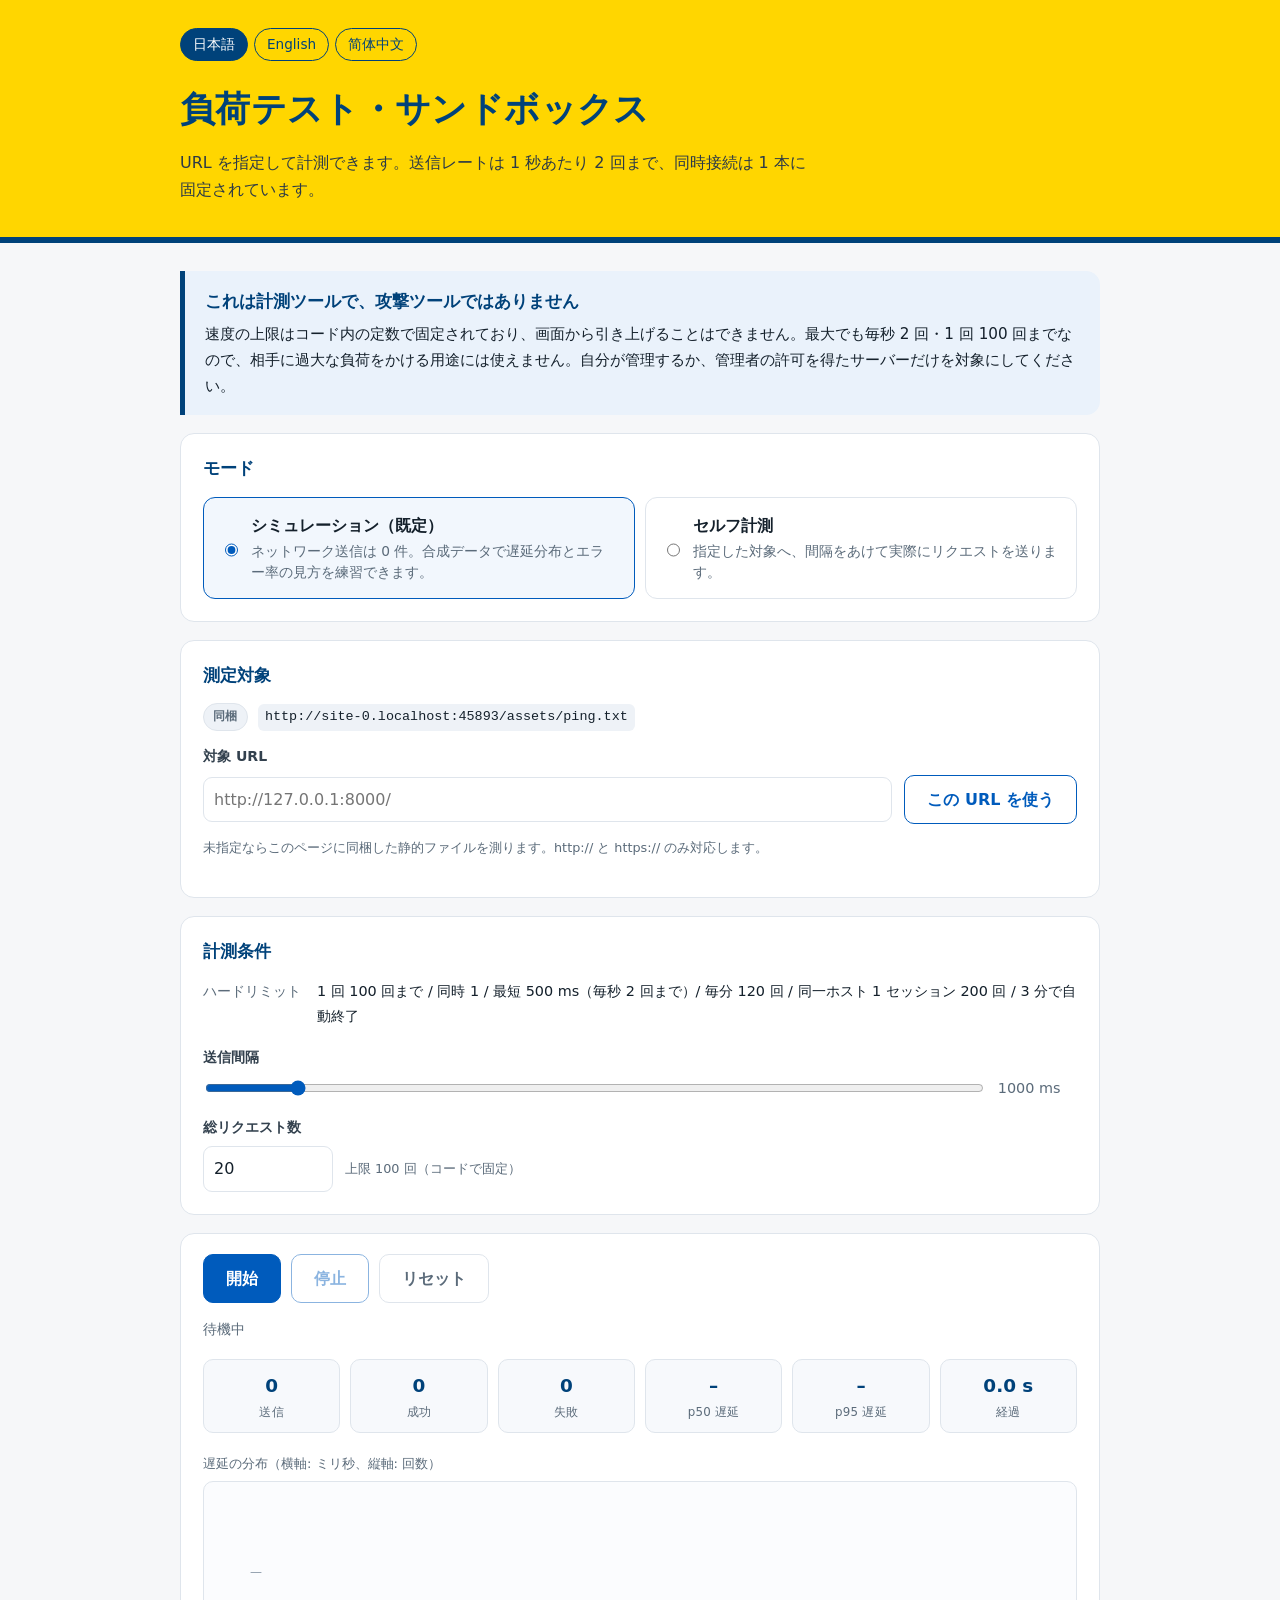
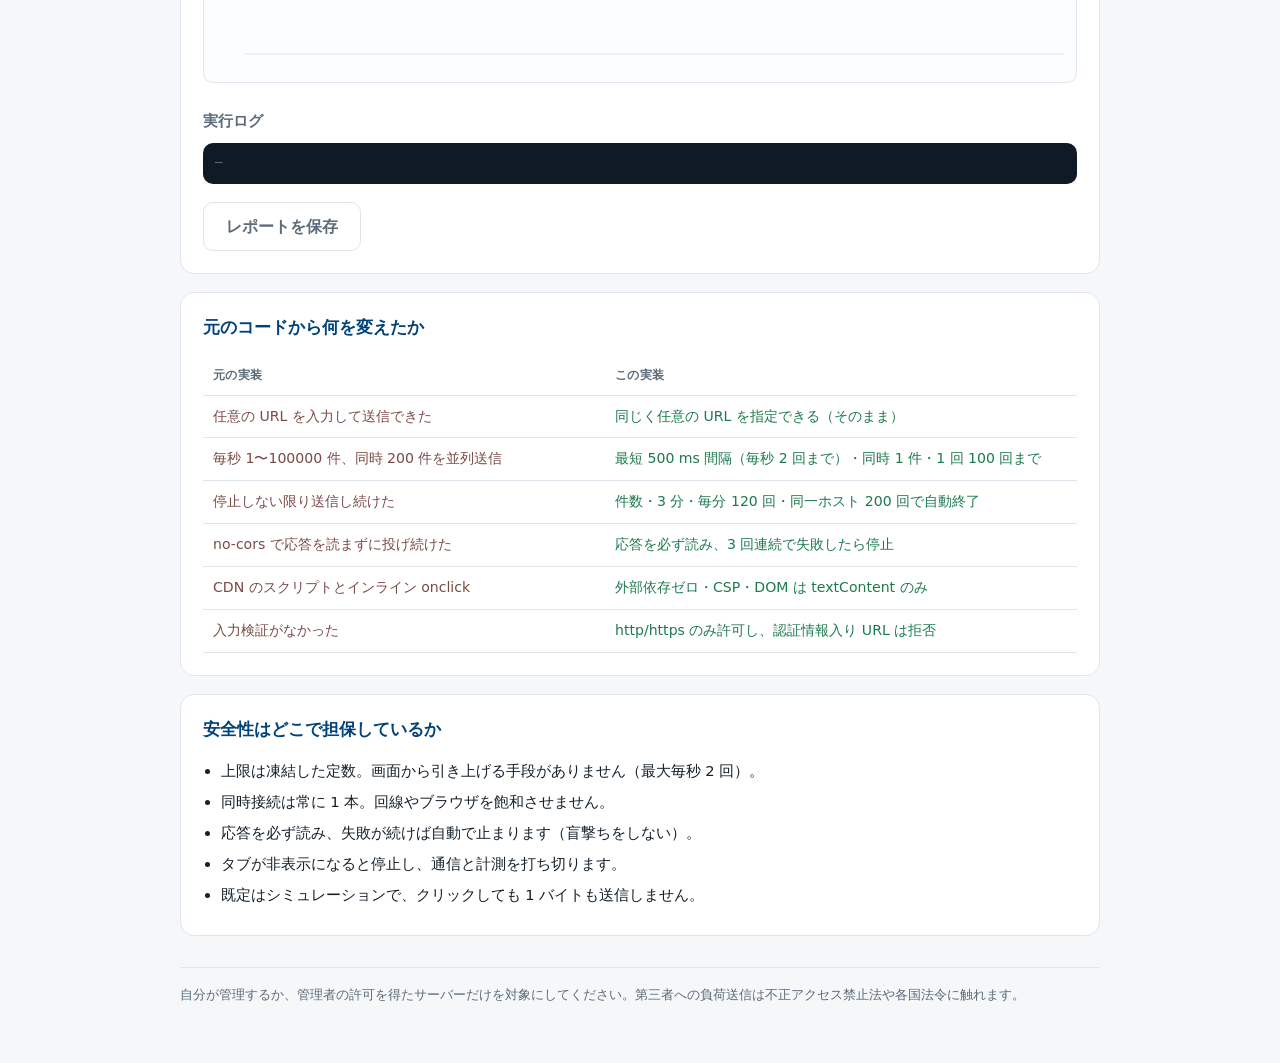
==== index.html @ 37c426d1 "Add files via upload" ====
<!doctype html>
<html lang="ja">

<head>
  <meta charset="utf-8">
  <meta name="viewport" content="width=device-width, initial-scale=1">
  <meta name="referrer" content="no-referrer">
  <!--
    CSP はブラウザ側の最後の砦。
    default-src 'none' で外部読み込みは全禁止。外部依存はゼロ。
    connect-src は対象を指定できるようにするため http/https を許可している。
    注: frame-ancestors は <meta> では無視されるため app.js の FRAMED チェックで代替。
  -->
  <meta http-equiv="Content-Security-Policy"
    content="default-src 'none'; script-src 'self'; style-src 'self'; img-src 'self' data:; connect-src 'self' http: https:; base-uri 'none'; form-action 'none'">
  <title>負荷テスト・サンドボックス</title>
  <link rel="stylesheet" href="./styles.css">
</head>

<body>
  <a class="skip" href="#main" data-i18n="skip">本文へ</a>

  <header class="hero">
    <div class="wrap">
      <div class="langs" role="group" aria-label="Language">
        <button type="button" class="lang is-active" data-lang="ja" lang="ja">日本語</button>
        <button type="button" class="lang" data-lang="en" lang="en">English</button>
        <button type="button" class="lang" data-lang="zh" lang="zh-CN">简体中文</button>
      </div>
      <h1 data-i18n="title">負荷テスト・サンドボックス</h1>
      <p class="lede" data-i18n="lede">
        URL を指定して計測できます。送信レートは 1 秒あたり 2 回まで、同時接続は 1 本に固定されています。
      </p>
    </div>
  </header>

  <main id="main" class="wrap">

    <section class="notice" role="note">
      <h2 data-i18n="noticeTitle">これは計測ツールで、攻撃ツールではありません</h2>
      <p data-i18n="noticeBody">
        速度の上限はコード内の定数で固定されており、画面から引き上げることはできません。最大でも毎秒 2 回・1 回 100 回までなので、
        相手に過大な負荷をかける用途には使えません。自分が管理するか、管理者の許可を得たサーバーだけを対象にしてください。
      </p>
    </section>

    <section class="card">
      <h2 data-i18n="modeTitle">モード</h2>
      <div class="modes">
        <label class="mode">
          <input type="radio" name="mode" value="simulate" checked>
          <span class="mode-body">
            <span class="mode-name" data-i18n="modeSimName">シミュレーション（既定）</span>
            <span class="mode-desc" data-i18n="modeSimDesc">ネットワーク送信は 0 件。合成データで遅延分布とエラー率の見方を練習できます。</span>
          </span>
        </label>
        <label class="mode">
          <input type="radio" name="mode" value="probe">
          <span class="mode-body">
            <span class="mode-name" data-i18n="modeProbeName">セルフ計測</span>
            <span class="mode-desc" data-i18n="modeProbeDesc">指定した対象へ、間隔をあけて実際にリクエストを送ります。</span>
          </span>
        </label>
      </div>
    </section>

    <section class="card">
      <h2 data-i18n="targetCardTitle">測定対象</h2>

      <div class="target-row">
        <span class="badge" id="targetBadge" data-i18n="badgeBundled">同梱</span>
        <code id="targetView">-</code>
      </div>

      <div class="field">
        <label for="targetUrl" data-i18n="targetUrlLabel">対象 URL</label>
        <div class="field-row">
          <input type="text" id="targetUrl" placeholder="http://127.0.0.1:8000/" autocomplete="off"
            spellcheck="false">
          <button type="button" class="btn" id="applyTargetBtn" data-i18n="applyTargetBtn">この URL を使う</button>
        </div>
        <p class="hint" data-i18n="targetHint">
          未指定ならこのページに同梱した静的ファイルを測ります。http:// と https:// のみ対応します。
        </p>
        <p class="warn" id="targetMsg" hidden></p>
      </div>

      <div class="controls">
        <button type="button" class="btn ghost" id="resetTargetBtn" data-i18n="resetTargetBtn" hidden>既定に戻す</button>
      </div>
    </section>

    <section class="card">
      <h2 data-i18n="conditionsTitle">計測条件</h2>
      <dl class="kv">
        <dt data-i18n="limitLabel">ハードリミット</dt>
        <dd id="limitView">-</dd>
      </dl>

      <div class="field">
        <label for="intervalRange" data-i18n="intervalLabel">送信間隔</label>
        <div class="field-row">
          <input type="range" id="intervalRange" min="500" max="5000" step="100" value="1000">
          <output id="intervalView">1000 ms</output>
        </div>
      </div>

      <div class="field">
        <label for="budgetNumber" data-i18n="budgetLabel">総リクエスト数</label>
        <div class="field-row">
          <input type="number" id="budgetNumber" min="1" max="100" value="20" inputmode="numeric">
          <span class="hint" data-i18n="budgetHint">上限 100 回（コードで固定）</span>
        </div>
      </div>
    </section>

    <section class="card" id="probePanel" hidden>
      <h2 data-i18n="gateTitle">セルフ計測の前提</h2>
      <label class="check">
        <input type="checkbox" id="ownCheckbox">
        <span data-i18n="ownCheck">この対象の管理者であり、計測の許可を得ています。</span>
      </label>

      <div class="field">
        <label for="confirmText" data-i18n="confirmLabel">確認のため TEST と入力</label>
        <input type="text" id="confirmText" autocomplete="off" spellcheck="false" placeholder="TEST">
      </div>

      <p class="warn" id="gateWarn" hidden data-i18n="gateWarn">実行条件がそろっていません。</p>
    </section>

    <section class="card">
      <div class="controls">
        <button type="button" class="btn primary" id="startBtn" data-i18n="startBtn">開始</button>
        <button type="button" class="btn" id="stopBtn" disabled data-i18n="stopBtn">停止</button>
        <button type="button" class="btn ghost" id="resetBtn" data-i18n="resetBtn">リセット</button>
      </div>
      <p class="state" id="stateLine" aria-live="polite" data-i18n="stateIdle">待機中</p>

      <div class="stats" aria-live="polite">
        <div class="stat"><span class="stat-v" id="statSent">0</span><span class="stat-k" data-i18n="statSent">送信</span></div>
        <div class="stat"><span class="stat-v" id="statOk">0</span><span class="stat-k" data-i18n="statOk">成功</span></div>
        <div class="stat"><span class="stat-v" id="statErr">0</span><span class="stat-k" data-i18n="statErr">失敗</span></div>
        <div class="stat"><span class="stat-v" id="statP50">–</span><span class="stat-k" data-i18n="statP50">p50 遅延</span></div>
        <div class="stat"><span class="stat-v" id="statP95">–</span><span class="stat-k" data-i18n="statP95">p95 遅延</span></div>
        <div class="stat"><span class="stat-v" id="statElapsed">0.0 s</span><span class="stat-k" data-i18n="statElapsed">経過</span></div>
      </div>

      <figure class="chart">
        <figcaption data-i18n="chartTitle">遅延の分布</figcaption>
        <canvas id="chart" width="640" height="200" role="img" aria-label="latency histogram"></canvas>
      </figure>

      <div class="logwrap">
        <h3 data-i18n="logTitle">実行ログ</h3>
        <ol class="log" id="log" aria-live="polite"></ol>
      </div>

      <div class="controls">
        <button type="button" class="btn ghost" id="reportBtn" data-i18n="reportBtn">レポートを保存</button>
      </div>
    </section>

    <section class="card">
      <h2 data-i18n="diffTitle">元のコードから何を変えたか</h2>
      <table class="diff">
        <thead>
          <tr>
            <th data-i18n="diffColOld">元の実装</th>
            <th data-i18n="diffColNew">この実装</th>
          </tr>
        </thead>
        <tbody>
          <tr>
            <td data-i18n="diff1a">任意の URL を入力して送信できた</td>
            <td data-i18n="diff1b">同じく任意の URL を指定できる（そのまま）</td>
          </tr>
          <tr>
            <td data-i18n="diff2a">毎秒 1〜100000 件、同時 200 件を並列送信</td>
            <td data-i18n="diff2b">最短 500 ms 間隔（毎秒 2 回まで）・同時 1 件・1 回 100 回まで</td>
          </tr>
          <tr>
            <td data-i18n="diff3a">停止しない限り送信し続けた</td>
            <td data-i18n="diff3b">件数・3 分・毎分 120 回・同一ホスト 200 回で自動終了</td>
          </tr>
          <tr>
            <td data-i18n="diff4a">no-cors で応答を読まずに投げ続けた</td>
            <td data-i18n="diff4b">応答を必ず読み、3 回連続で失敗したら停止</td>
          </tr>
          <tr>
            <td data-i18n="diff5a">CDN のスクリプトとインライン onclick</td>
            <td data-i18n="diff5b">外部依存ゼロ・CSP・DOM は textContent のみ</td>
          </tr>
          <tr>
            <td data-i18n="diff6a">入力検証がなかった</td>
            <td data-i18n="diff6b">http/https のみ許可し、認証情報入り URL は拒否</td>
          </tr>
        </tbody>
      </table>
    </section>

    <section class="card">
      <h2 data-i18n="whyTitle">安全性はどこで担保しているか</h2>
      <ul class="why">
        <li data-i18n="why1">上限は凍結した定数。画面から引き上げる手段がありません（最大毎秒 2 回）。</li>
        <li data-i18n="why2">同時接続は常に 1 本。回線やブラウザを飽和させません。</li>
        <li data-i18n="why3">応答を必ず読み、失敗が続けば自動で止まります（盲撃ちをしない）。</li>
        <li data-i18n="why4">タブが非表示になると停止し、通信と計測を打ち切ります。</li>
        <li data-i18n="why5">既定はシミュレーションで、クリックしても 1 バイトも送信しません。</li>
      </ul>
    </section>
  </main>

  <footer class="foot wrap">
    <p data-i18n="footer">自分が管理するか、管理者の許可を得たサーバーだけを対象にしてください。第三者への負荷送信は不正アクセス禁止法や各国法令に触れます。</p>
  </footer>

  <script src="./app.js"></script>
</body>

</html>
---- styles.css ----
/* 依存ゼロ。外部フォント・CDN・トラッカーは読み込まない。 */
:root {
  --blue: #00427a;
  --blue-2: #005bbc;
  --yellow: #ffd600;
  --ink: #14202b;
  --muted: #5b6b7a;
  --line: #dfe5ec;
  --bg: #f6f7f9;
  --card: #ffffff;
  --ok: #1d7a4c;
  --bad: #b3261e;
  --radius: 14px;
}

* {
  box-sizing: border-box;
}

html {
  -webkit-text-size-adjust: 100%;
}

body {
  margin: 0;
  background: var(--bg);
  color: var(--ink);
  font-family: system-ui, -apple-system, "Segoe UI", "Hiragino Sans", "Noto Sans JP", "Microsoft YaHei", sans-serif;
  line-height: 1.7;
  font-size: 16px;
}

.wrap {
  width: min(920px, 92vw);
  margin-inline: auto;
}

.skip {
  position: absolute;
  left: -9999px;
}

.skip:focus {
  left: 12px;
  top: 12px;
  z-index: 10;
  background: #fff;
  padding: 8px 12px;
  border-radius: 8px;
}

/* ---------- hero ---------- */
.hero {
  background: var(--yellow);
  border-bottom: 6px solid var(--blue);
  padding: 28px 0 34px;
}

.hero h1 {
  margin: 18px 0 10px;
  font-size: clamp(1.5rem, 4vw, 2.2rem);
  color: var(--blue);
  letter-spacing: .01em;
}

.lede {
  margin: 0;
  max-width: 62ch;
  color: #2c3a46;
}

.langs {
  display: flex;
  gap: 6px;
}

.lang {
  font: inherit;
  font-size: .85rem;
  padding: 4px 12px;
  border-radius: 999px;
  border: 1.5px solid var(--blue);
  background: transparent;
  color: var(--blue);
  cursor: pointer;
}

.lang:hover {
  background: rgba(0, 91, 188, .1);
}

.lang.is-active {
  background: var(--blue);
  color: #fff;
}

/* ---------- layout ---------- */
main {
  padding: 28px 0 8px;
  display: grid;
  gap: 18px;
}

.card {
  background: var(--card);
  border: 1px solid var(--line);
  border-radius: var(--radius);
  padding: 20px 22px 22px;
}

h2 {
  font-size: 1.05rem;
  margin: 0 0 14px;
  color: var(--blue);
}

h3 {
  font-size: .95rem;
  margin: 0 0 8px;
  color: var(--muted);
  font-weight: 600;
}

.notice {
  border-left: 5px solid var(--blue);
  background: #eaf2fb;
  border-radius: 0 var(--radius) var(--radius) 0;
  padding: 16px 20px;
}

.notice h2 {
  margin-bottom: 6px;
}

.notice p {
  margin: 0;
  font-size: .95rem;
}

/* ---------- modes ---------- */
.modes {
  display: grid;
  gap: 10px;
}

@media (min-width: 720px) {
  .modes {
    grid-template-columns: 1fr 1fr;
  }
}

.mode {
  display: flex;
  gap: 10px;
  padding: 14px 16px;
  border: 1.5px solid var(--line);
  border-radius: 12px;
  cursor: pointer;
}

.mode:has(input:checked) {
  border-color: var(--blue-2);
  background: #f2f7fd;
}

.mode input {
  margin-top: 4px;
  accent-color: var(--blue-2);
}

.mode-body {
  display: grid;
  gap: 2px;
}

.mode-name {
  font-weight: 600;
}

.mode-desc {
  font-size: .86rem;
  color: var(--muted);
  line-height: 1.55;
}

/* ---------- forms ---------- */
dl.kv {
  display: grid;
  grid-template-columns: max-content 1fr;
  gap: 6px 16px;
  margin: 0 0 18px;
  font-size: .9rem;
}

dl.kv dt {
  color: var(--muted);
}

dl.kv dd {
  margin: 0;
  word-break: normal;
  overflow-wrap: break-word;
  line-break: strict;      /* 「自／動終了」のような不自然な折り返しを避ける */
}

code {
  background: #eef2f7;
  border-radius: 6px;
  padding: 2px 7px;
  font-size: .85rem;
  word-break: break-all;
}

.field {
  margin-bottom: 16px;
}

.field > label {
  display: block;
  font-size: .88rem;
  font-weight: 600;
  margin-bottom: 6px;
  color: #33414e;
}

.field-row {
  display: flex;
  align-items: center;
  gap: 12px;
}

input[type="range"] {
  flex: 1;
  accent-color: var(--blue-2);
}

input[type="text"],
input[type="number"] {
  font: inherit;
  padding: 8px 10px;
  border: 1.5px solid var(--line);
  border-radius: 9px;
  width: 130px;
  background: #fff;
  color: var(--ink);
}

input[type="text"]:focus-visible,
input[type="number"]:focus-visible,
input[type="range"]:focus-visible,
button:focus-visible {
  outline: 3px solid #8fc0f0;
  outline-offset: 1px;
}

output {
  font-variant-numeric: tabular-nums;
  font-size: .9rem;
  color: var(--muted);
  min-width: 5.5em;
}

.hint {
  font-size: .8rem;
  color: var(--muted);
}

.check {
  display: flex;
  gap: 10px;
  align-items: flex-start;
  font-size: .9rem;
  padding: 12px 14px;
  background: #fffdf0;
  border: 1.5px solid #f0e2a8;
  border-radius: 10px;
  margin-bottom: 16px;
  cursor: pointer;
}

.check input {
  margin-top: 4px;
  accent-color: var(--blue-2);
}

.warn {
  margin: 0;
  color: var(--bad);
  font-size: .88rem;
  font-weight: 600;
}

/* ---------- controls ---------- */
.controls {
  display: flex;
  flex-wrap: wrap;
  gap: 10px;
}

.btn {
  font: inherit;
  font-weight: 600;
  padding: 10px 22px;
  border-radius: 10px;
  border: 1.5px solid var(--blue-2);
  background: #fff;
  color: var(--blue-2);
  cursor: pointer;
}

.btn:hover:not(:disabled) {
  background: #eaf2fb;
}

.btn.primary {
  background: var(--blue-2);
  color: #fff;
}

.btn.primary:hover:not(:disabled) {
  background: var(--blue);
}

.btn.ghost {
  border-color: var(--line);
  color: var(--muted);
}

.btn:disabled {
  opacity: .45;
  cursor: not-allowed;
}

.state {
  margin: 14px 0 18px;
  font-size: .9rem;
  color: var(--muted);
}

.state.is-run {
  color: var(--blue-2);
  font-weight: 600;
}

.state.is-done {
  color: var(--ok);
  font-weight: 600;
}

/* ---------- stats ---------- */
.stats {
  display: grid;
  grid-template-columns: repeat(3, 1fr);
  gap: 10px;
  margin-bottom: 20px;
}

@media (min-width: 720px) {
  .stats {
    grid-template-columns: repeat(6, 1fr);
  }
}

.stat {
  background: #f7f9fc;
  border: 1px solid var(--line);
  border-radius: 10px;
  padding: 10px 8px;
  text-align: center;
}

.stat-v {
  display: block;
  font-size: 1.15rem;
  font-weight: 700;
  font-variant-numeric: tabular-nums;
  color: var(--blue);
}

.stat-k {
  display: block;
  font-size: .74rem;
  color: var(--muted);
  letter-spacing: .02em;
}

/* ---------- chart ---------- */
.chart {
  margin: 0 0 18px;
}

.chart figcaption {
  font-size: .82rem;
  color: var(--muted);
  margin-bottom: 6px;
}

canvas {
  width: 100%;
  height: auto;
  background: #fbfcfe;
  border: 1px solid var(--line);
  border-radius: 10px;
}

/* ---------- log ---------- */
.logwrap {
  margin-bottom: 18px;
}

.log {
  list-style: none;
  margin: 0;
  padding: 10px 12px;
  max-height: 190px;
  overflow-y: auto;
  background: #0f1a24;
  color: #cfe3f5;
  border-radius: 10px;
  font-family: ui-monospace, SFMono-Regular, Menlo, Consolas, monospace;
  font-size: .78rem;
  line-height: 1.65;
}

.log:empty::before {
  content: "—";
  color: #5f7c95;
}

.log .bad {
  color: #ff9a8f;
}

.log .ok {
  color: #8ee0b0;
}

/* ---------- diff table ---------- */
.diff {
  width: 100%;
  border-collapse: collapse;
  font-size: .88rem;
}

.diff th,
.diff td {
  text-align: left;
  padding: 9px 10px;
  border-bottom: 1px solid var(--line);
  vertical-align: top;
}

.diff th {
  color: var(--muted);
  font-size: .78rem;
  letter-spacing: .03em;
  text-transform: uppercase;
}

.diff td:first-child {
  color: #7a4b45;
  width: 46%;
}

.diff td:last-child {
  color: var(--ok);
}

/* ---------- why ---------- */
.why {
  margin: 0;
  padding-left: 1.2em;
  font-size: .92rem;
}

.why li {
  margin-bottom: 6px;
}

/* ---------- footer ---------- */
.foot {
  padding: 10px 0 44px;
}

.foot p {
  font-size: .82rem;
  color: var(--muted);
  border-top: 1px solid var(--line);
  padding-top: 16px;
}

@media (prefers-reduced-motion: reduce) {
  * {
    animation: none !important;
    transition: none !important;
  }
}

/* ---------- framed fallback ---------- */
.framed-block {
  max-width: 620px;
  margin: 15vh auto;
  padding: 24px 26px;
  background: #fff;
  border: 2px solid var(--bad);
  border-radius: var(--radius);
  color: var(--ink);
  line-height: 1.7;
}

.framed-block p {
  margin: 0 0 8px;
}

.framed-block p:last-child {
  margin-bottom: 0;
}

/* ---------- spacing polish ---------- */
.card > *:last-child {
  margin-bottom: 0;
}

.field:last-of-type {
  margin-bottom: 0;
}

/* ---------- target ---------- */
.target-row {
  display: flex;
  align-items: center;
  gap: 10px;
  flex-wrap: wrap;
  margin-bottom: 14px;
}

.target-row code {
  font-size: .84rem;
}

.badge {
  flex: 0 0 auto;
  font-size: .72rem;
  font-weight: 700;
  letter-spacing: .04em;
  padding: 3px 9px;
  border-radius: 999px;
  background: #eef2f7;
  color: var(--muted);
  border: 1px solid var(--line);
}

.badge.is-custom {
  background: #eaf2fb;
  color: var(--blue-2);
  border-color: #b9d4f0;
}

#targetUrl {
  flex: 1;
  min-width: 0;
  width: auto;
}

.warn.is-ok {
  color: var(--ok);
}

.warn.is-bad {
  color: var(--bad);
}

#targetMsg {
  margin-top: 8px;
}
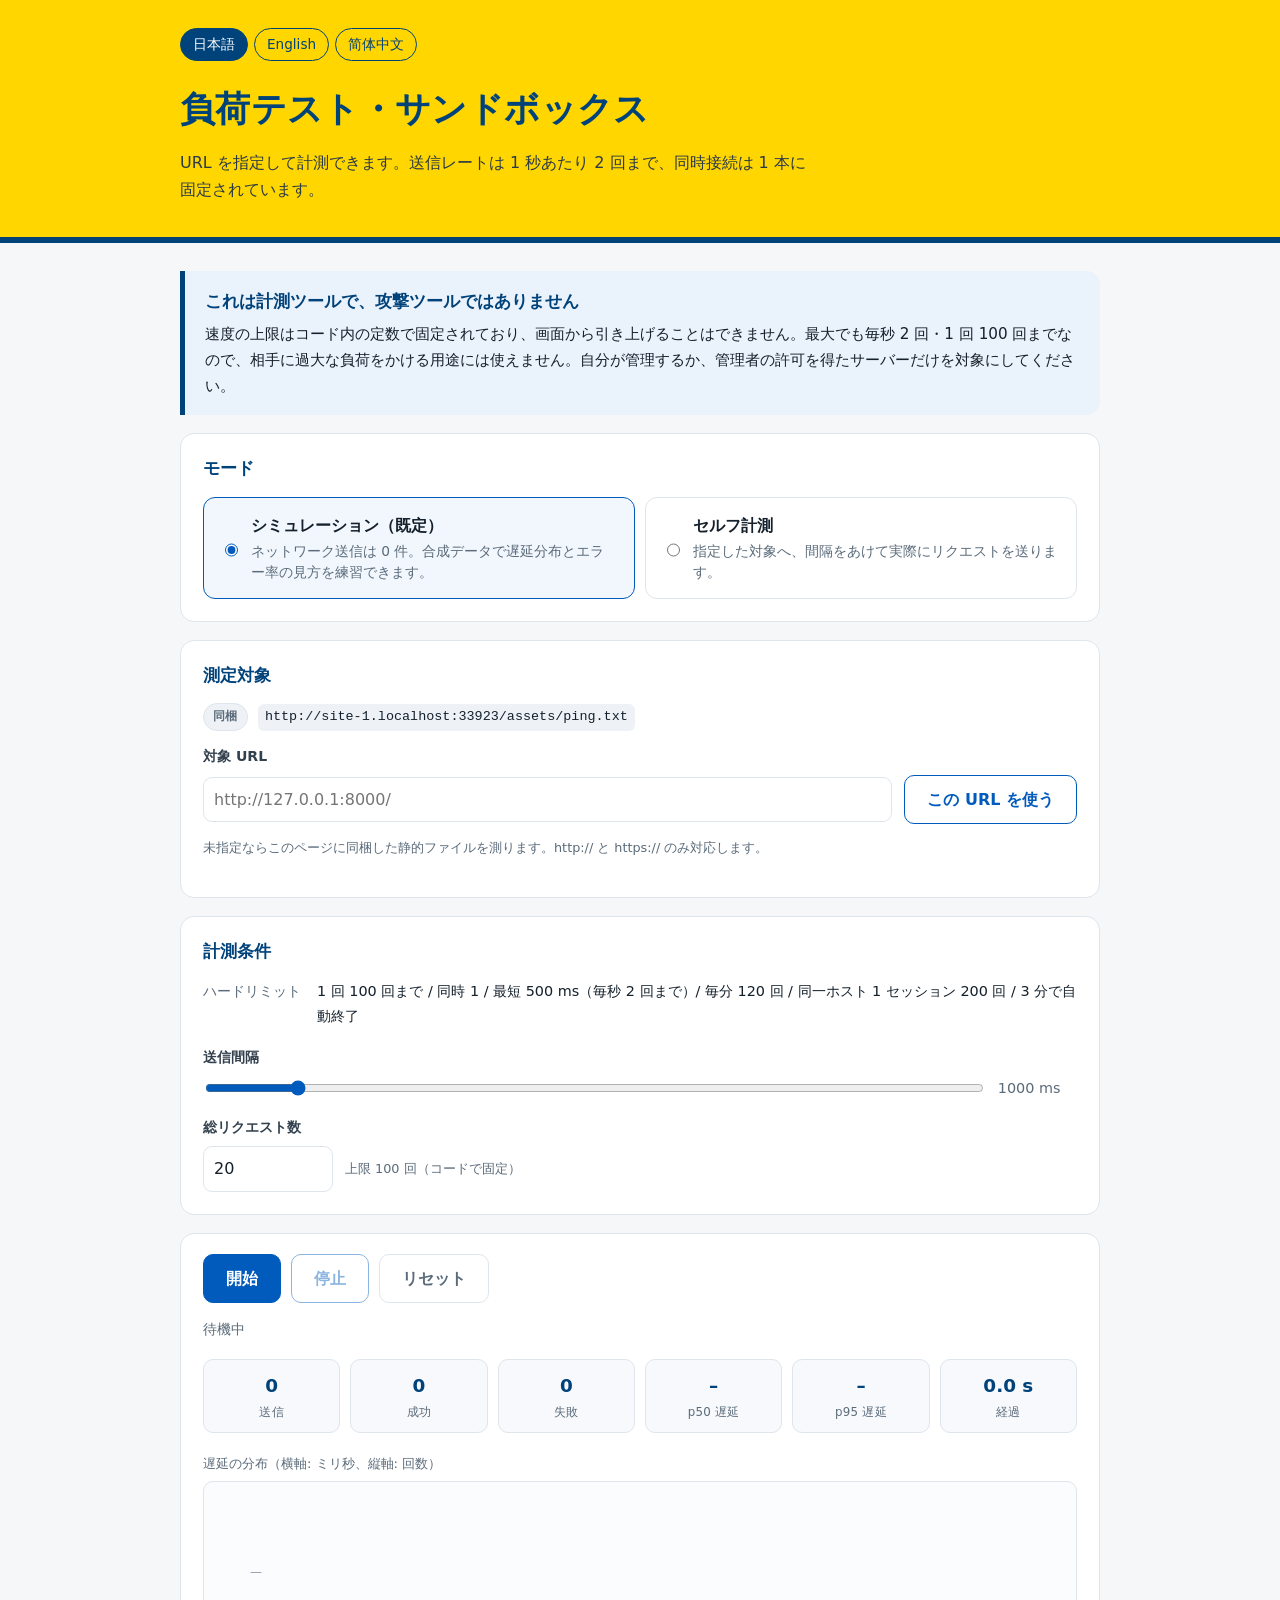
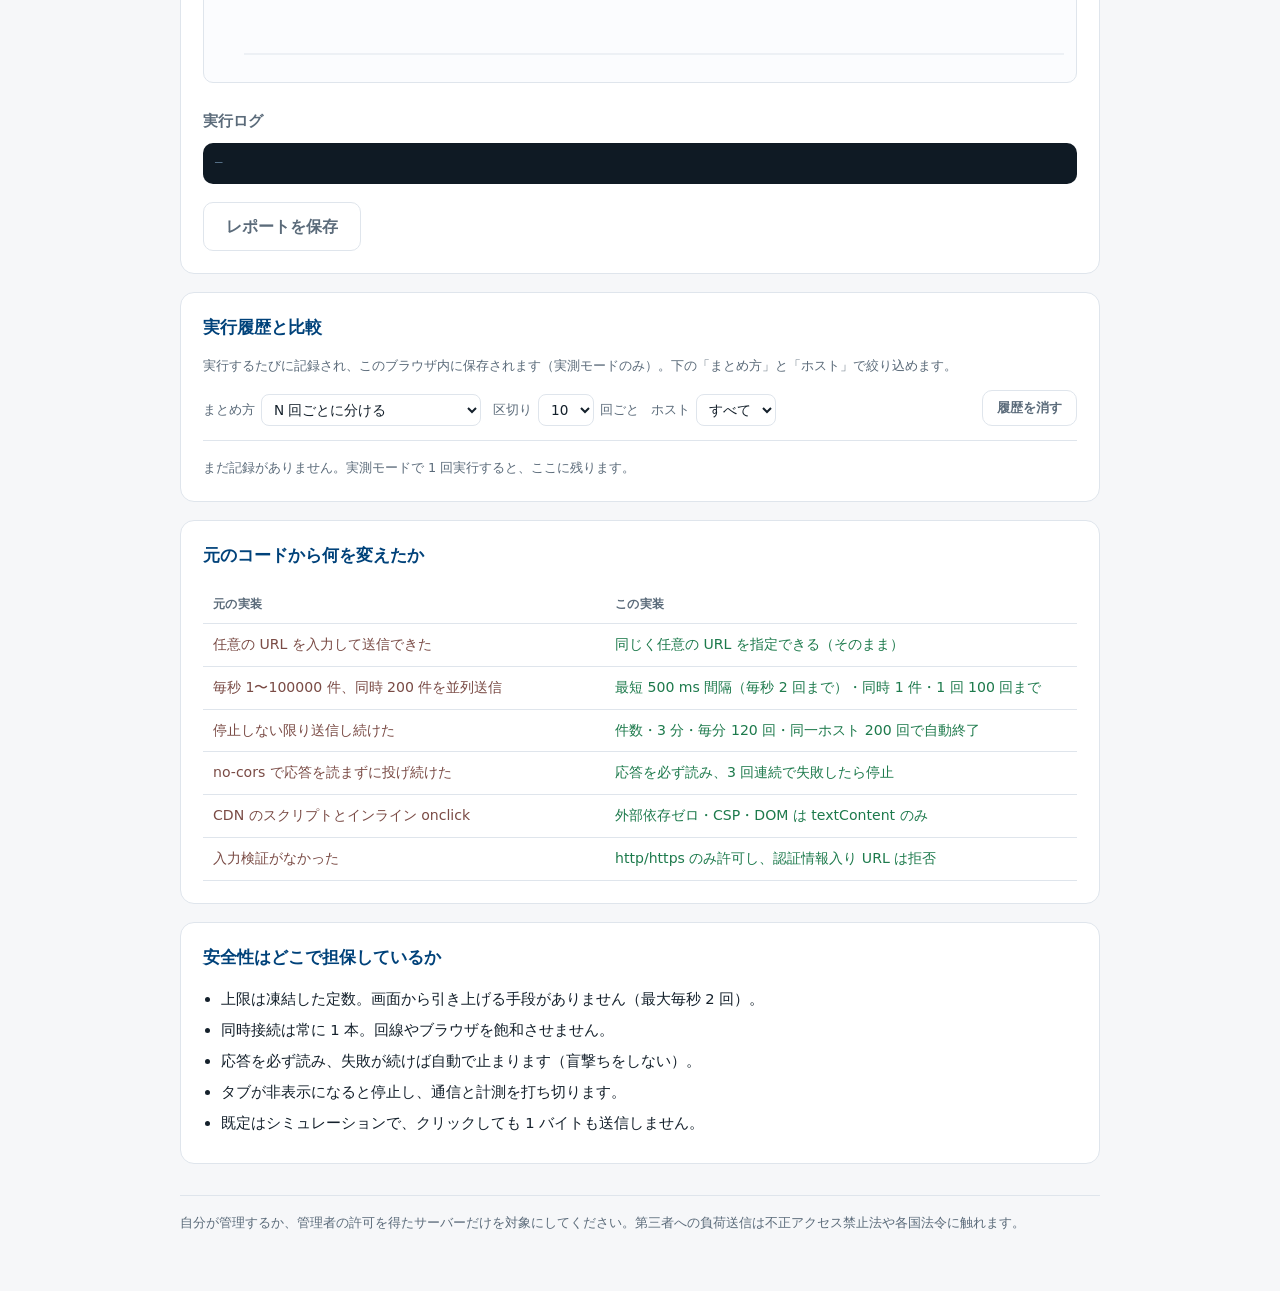
==== commit 01872efd: "Add files via upload" ====
--- a/index.html
+++ b/index.html
@@ -161,6 +161,54 @@
       </div>
     </section>
 
+    <section class="card" id="historyCard">
+      <h2 data-i18n="historyTitle">実行履歴と比較</h2>
+      <p class="hint" data-i18n="historyHint">
+        実行するたびに記録され、このブラウザ内に保存されます（実測モードのみ）。まとめ方とホストで絞り込めます。
+      </p>
+
+      <div class="history-toolbar">
+        <div class="inline-field">
+          <label for="groupBy" data-i18n="groupByLabel">まとめ方</label>
+          <select id="groupBy">
+            <option value="batch" data-i18n="groupBatch">10 回ごと</option>
+            <option value="time" data-i18n="groupTime">日時（近い・遠い）</option>
+            <option value="host" data-i18n="groupHost">ホストごと</option>
+            <option value="none" data-i18n="groupNone">まとめない</option>
+          </select>
+        </div>
+
+        <div class="inline-field" id="batchSizeWrap">
+          <label for="batchSize" data-i18n="batchSizeLabel">区切り</label>
+          <select id="batchSize">
+            <option value="5">5</option>
+            <option value="10" selected>10</option>
+            <option value="20">20</option>
+            <option value="50">50</option>
+          </select>
+          <span class="hint" data-i18n="batchUnit">回ごと</span>
+        </div>
+
+        <div class="inline-field">
+          <label for="hostFilter" data-i18n="hostFilterLabel">ホスト</label>
+          <select id="hostFilter">
+            <option value="all" data-i18n="hostAll">すべて</option>
+          </select>
+        </div>
+
+        <button type="button" class="btn ghost small" id="clearHistoryBtn" data-i18n="clearHistoryBtn">履歴を消す</button>
+      </div>
+
+      <p class="hint" id="historyEmpty" data-i18n="historyEmpty">まだ記録がありません。実測モードで 1 回実行すると、ここに残ります。</p>
+      <div class="history" id="historyList"></div>
+
+      <div class="compare" id="comparePanel" hidden>
+        <h3 data-i18n="compareTitle">比較</h3>
+        <p class="hint" id="compareHint" data-i18n="comparePickA">上の一覧から 2 つ選ぶと、差分を表示します。</p>
+        <div id="compareBody"></div>
+      </div>
+    </section>
+
     <section class="card">
       <h2 data-i18n="diffTitle">元のコードから何を変えたか</h2>
       <table class="diff">
--- a/styles.css
+++ b/styles.css
@@ -573,3 +573,313 @@
 #targetMsg {
   margin-top: 8px;
 }
+
+/* ---------- history & comparison ---------- */
+.history-toolbar {
+  display: flex;
+  flex-wrap: wrap;
+  align-items: flex-end;
+  gap: 12px;
+  margin-bottom: 16px;
+  padding-bottom: 14px;
+  border-bottom: 1px solid var(--line);
+}
+
+.inline-field {
+  display: flex;
+  align-items: center;
+  gap: 6px;
+}
+
+.inline-field label {
+  font-size: .8rem;
+  color: var(--muted);
+  white-space: nowrap;
+}
+
+select {
+  font: inherit;
+  font-size: .85rem;
+  padding: 6px 8px;
+  border: 1.5px solid var(--line);
+  border-radius: 8px;
+  background: #fff;
+  color: var(--ink);
+}
+
+select:focus-visible {
+  outline: 3px solid #8fc0f0;
+  outline-offset: 1px;
+}
+
+.btn.small {
+  padding: 6px 14px;
+  font-size: .82rem;
+  margin-left: auto;
+}
+
+.history {
+  display: grid;
+  gap: 14px;
+}
+
+.group-head {
+  display: flex;
+  flex-wrap: wrap;
+  align-items: baseline;
+  gap: 4px 12px;
+  margin-bottom: 6px;
+}
+
+.group-name {
+  font-size: .82rem;
+  font-weight: 700;
+  color: var(--blue);
+  letter-spacing: .02em;
+}
+
+.group-meta {
+  font-size: .76rem;
+  color: var(--muted);
+  font-variant-numeric: tabular-nums;
+}
+
+.rows {
+  display: grid;
+  gap: 4px;
+}
+
+.run-row {
+  display: grid;
+  grid-template-columns: 4.6em minmax(0, 1fr) 5.2em 5.2em 3.4em;
+  align-items: center;
+  gap: 8px;
+  width: 100%;
+  padding: 7px 10px;
+  font: inherit;
+  font-size: .82rem;
+  font-variant-numeric: tabular-nums;
+  text-align: left;
+  color: var(--ink);
+  background: #fbfcfe;
+  border: 1.5px solid var(--line);
+  border-radius: 9px;
+  cursor: pointer;
+}
+
+.run-row:hover {
+  background: #f2f7fd;
+  border-color: #b9d4f0;
+}
+
+.run-row.is-sel {
+  background: #eaf2fb;
+  border-color: var(--blue-2);
+  box-shadow: inset 3px 0 0 var(--blue-2);
+}
+
+.run-row:focus-visible {
+  outline: 3px solid #8fc0f0;
+  outline-offset: 1px;
+}
+
+.run-time {
+  color: var(--muted);
+  font-size: .78rem;
+}
+
+.run-host {
+  overflow: hidden;
+  text-overflow: ellipsis;
+  white-space: nowrap;
+  color: #33414e;
+}
+
+.run-num {
+  text-align: right;
+}
+
+.run-err {
+  text-align: right;
+  font-size: .76rem;
+  color: var(--muted);
+}
+
+.run-err.is-bad {
+  color: var(--bad);
+  font-weight: 600;
+}
+
+.compare {
+  margin-top: 20px;
+  padding-top: 16px;
+  border-top: 1px solid var(--line);
+}
+
+.compare h3 {
+  margin-bottom: 10px;
+}
+
+table.cmp {
+  width: 100%;
+  border-collapse: collapse;
+  font-size: .85rem;
+  font-variant-numeric: tabular-nums;
+  margin-bottom: 10px;
+}
+
+table.cmp th,
+table.cmp td {
+  padding: 7px 9px;
+  border-bottom: 1px solid var(--line);
+  text-align: right;
+}
+
+table.cmp thead th {
+  font-size: .74rem;
+  font-weight: 600;
+  color: var(--muted);
+  letter-spacing: .02em;
+  text-align: right;
+}
+
+table.cmp thead th:first-child,
+table.cmp tbody th {
+  text-align: left;
+  font-weight: 600;
+  color: #33414e;
+}
+
+.is-better {
+  color: var(--ok);
+  font-weight: 600;
+}
+
+.is-worse {
+  color: var(--bad);
+  font-weight: 600;
+}
+
+.is-same {
+  color: var(--muted);
+  font-weight: 600;
+}
+
+.verdict {
+  margin: 0 0 8px;
+  font-size: .9rem;
+  font-weight: 700;
+}
+
+.verdict.is-better {
+  color: var(--ok);
+}
+
+.verdict.is-worse {
+  color: var(--bad);
+}
+
+.verdict.is-same {
+  color: var(--muted);
+}
+
+#historyEmpty {
+  margin: 0;
+}
+
+/* ---------- history table alignment ---------- */
+.run-head {
+  display: grid;
+  grid-template-columns: 5.6em minmax(0, 1fr) 6.2em 6.2em 4.6em;
+  gap: 10px;
+  padding: 0 12px 6px;
+  font-size: .72rem;
+  letter-spacing: .04em;
+  color: var(--muted);
+}
+
+.run-head span:nth-child(n + 3) {
+  text-align: right;
+}
+
+.run-row {
+  grid-template-columns: 5.6em minmax(0, 1fr) 6.2em 6.2em 4.6em;
+  gap: 10px;
+  padding: 8px 12px;
+  font-size: .84rem;
+}
+
+.run-time {
+  white-space: nowrap;
+}
+
+.run-num,
+.run-err {
+  white-space: nowrap;
+}
+
+.cmp-when {
+  display: block;
+  font-size: .7rem;
+  font-weight: 400;
+  color: var(--muted);
+  margin-top: 2px;
+}
+
+table.cmp thead th {
+  vertical-align: bottom;
+  padding-bottom: 6px;
+}
+
+table.cmp td:last-child,
+table.cmp thead th:last-child {
+  min-width: 8.5em;
+}
+
+/* 日時と数値は中身に応じた幅、ホストだけが伸縮して省略される */
+.run-head,
+.run-row {
+  grid-template-columns: max-content minmax(0, 1fr) 5.4em 5.4em max-content;
+}
+
+.run-head span:nth-child(4),
+.run-head span:nth-child(5),
+.run-num,
+.run-err {
+  text-align: right;
+}
+
+.cmp-scroll {
+  overflow-x: auto;
+  margin-bottom: 10px;
+}
+
+table.cmp th,
+table.cmp td {
+  white-space: nowrap;
+}
+
+@media (max-width: 560px) {
+  .run-head,
+  .run-row {
+    gap: 6px;
+    font-size: .78rem;
+  }
+
+  .run-head {
+    padding-inline: 8px;
+  }
+
+  .run-row {
+    padding: 8px;
+  }
+
+  .run-head,
+  .run-row {
+    grid-template-columns: max-content minmax(0, 1fr) 4.4em 4.4em max-content;
+  }
+
+  table.cmp {
+    font-size: .8rem;
+  }
+}
